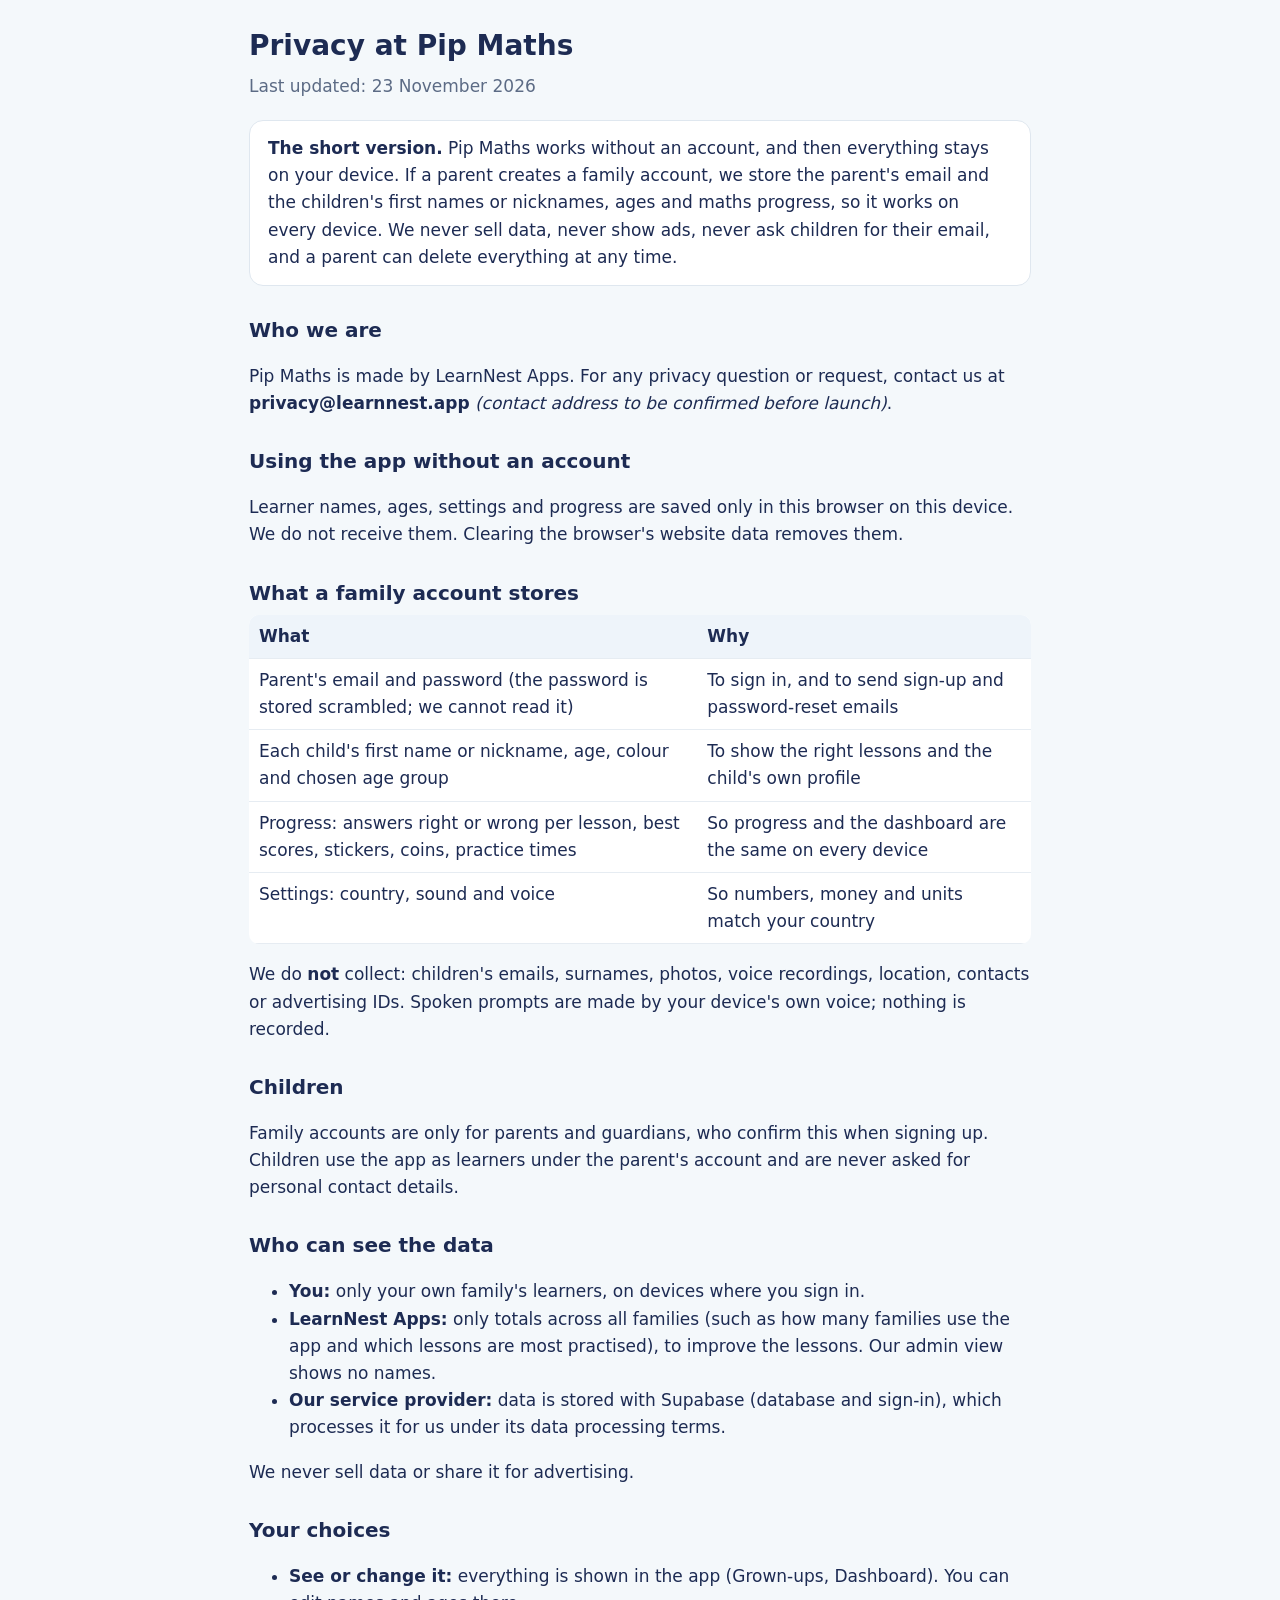
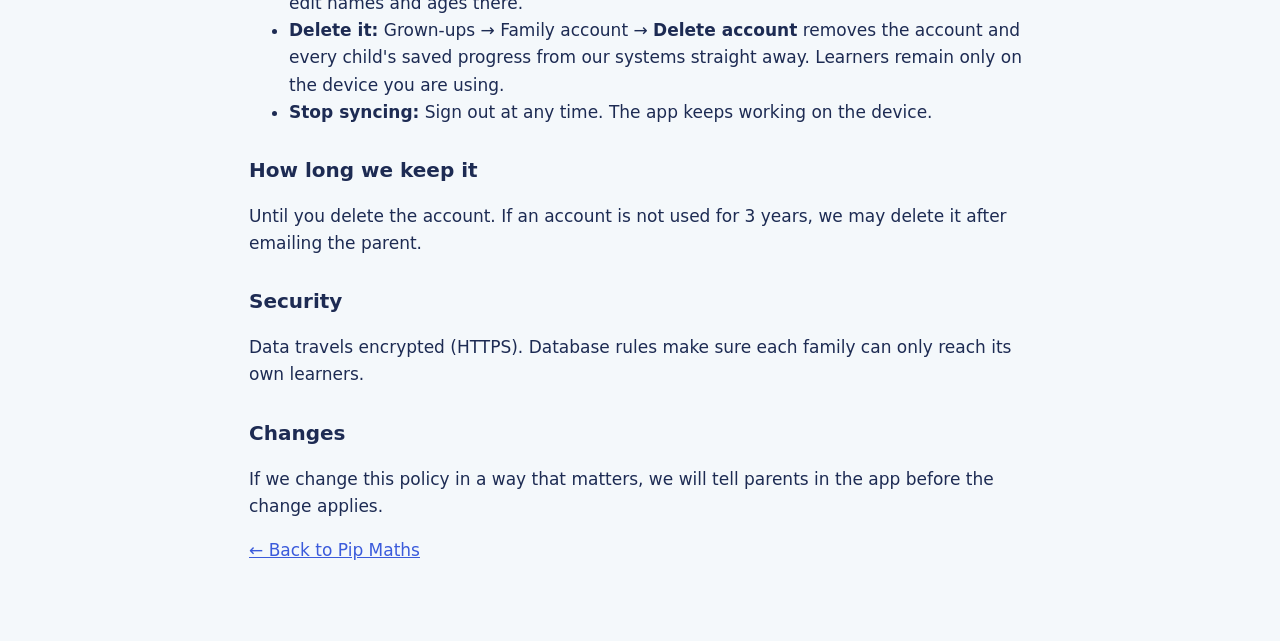
==== privacy.html @ 47b541ab "Family accounts with Supabase; admin only for the owner account - Optional parent accounts: sign up " ====
<!DOCTYPE html>
<html lang="en">
<head>
<meta charset="utf-8">
<meta name="viewport" content="width=device-width,initial-scale=1">
<title>Pip Maths: privacy</title>
<style>
  body { font: 17px/1.6 -apple-system, system-ui, "Segoe UI", sans-serif; margin: 0; background: #f4f8fb; color: #1d2b53; }
  main { max-width: 46em; margin: 0 auto; padding: 24px 20px 60px; }
  h1 { font-size: 28px; margin: 0 0 4px; } h2 { font-size: 20px; margin: 28px 0 6px; }
  .date { color: #5c6b85; margin: 0 0 20px; }
  .box { background: #fff; border-radius: 14px; padding: 14px 18px; border: 1px solid #dfe7ef; }
  table { border-collapse: collapse; width: 100%; background: #fff; border-radius: 10px; overflow: hidden; }
  td, th { text-align: left; padding: 8px 10px; border-bottom: 1px solid #e6ecf2; vertical-align: top; } th { background: #eef4fa; }
  a { color: #3b5bdb; }
</style>
</head>
<body>
<main>
<h1>Privacy at Pip Maths</h1>
<p class="date">Last updated: 23 November 2026</p>

<div class="box"><b>The short version.</b> Pip Maths works without an account, and then everything stays on your device. If a parent creates a family account, we store the parent's email and the children's first names or nicknames, ages and maths progress, so it works on every device. We never sell data, never show ads, never ask children for their email, and a parent can delete everything at any time.</div>

<h2>Who we are</h2>
<p>Pip Maths is made by LearnNest Apps. For any privacy question or request, contact us at <b>privacy@learnnest.app</b> <i>(contact address to be confirmed before launch)</i>.</p>

<h2>Using the app without an account</h2>
<p>Learner names, ages, settings and progress are saved only in this browser on this device. We do not receive them. Clearing the browser's website data removes them.</p>

<h2>What a family account stores</h2>
<table>
  <tr><th>What</th><th>Why</th></tr>
  <tr><td>Parent's email and password (the password is stored scrambled; we cannot read it)</td><td>To sign in, and to send sign-up and password-reset emails</td></tr>
  <tr><td>Each child's first name or nickname, age, colour and chosen age group</td><td>To show the right lessons and the child's own profile</td></tr>
  <tr><td>Progress: answers right or wrong per lesson, best scores, stickers, coins, practice times</td><td>So progress and the dashboard are the same on every device</td></tr>
  <tr><td>Settings: country, sound and voice</td><td>So numbers, money and units match your country</td></tr>
</table>
<p>We do <b>not</b> collect: children's emails, surnames, photos, voice recordings, location, contacts or advertising IDs. Spoken prompts are made by your device's own voice; nothing is recorded.</p>

<h2>Children</h2>
<p>Family accounts are only for parents and guardians, who confirm this when signing up. Children use the app as learners under the parent's account and are never asked for personal contact details.</p>

<h2>Who can see the data</h2>
<ul>
  <li><b>You:</b> only your own family's learners, on devices where you sign in.</li>
  <li><b>LearnNest Apps:</b> only totals across all families (such as how many families use the app and which lessons are most practised), to improve the lessons. Our admin view shows no names.</li>
  <li><b>Our service provider:</b> data is stored with Supabase (database and sign-in), which processes it for us under its data processing terms.</li>
</ul>
<p>We never sell data or share it for advertising.</p>

<h2>Your choices</h2>
<ul>
  <li><b>See or change it:</b> everything is shown in the app (Grown-ups, Dashboard). You can edit names and ages there.</li>
  <li><b>Delete it:</b> Grown-ups → Family account → <b>Delete account</b> removes the account and every child's saved progress from our systems straight away. Learners remain only on the device you are using.</li>
  <li><b>Stop syncing:</b> Sign out at any time. The app keeps working on the device.</li>
</ul>

<h2>How long we keep it</h2>
<p>Until you delete the account. If an account is not used for 3 years, we may delete it after emailing the parent.</p>

<h2>Security</h2>
<p>Data travels encrypted (HTTPS). Database rules make sure each family can only reach its own learners.</p>

<h2>Changes</h2>
<p>If we change this policy in a way that matters, we will tell parents in the app before the change applies.</p>

<p><a href="index.html">← Back to Pip Maths</a></p>
</main>
</body>
</html>
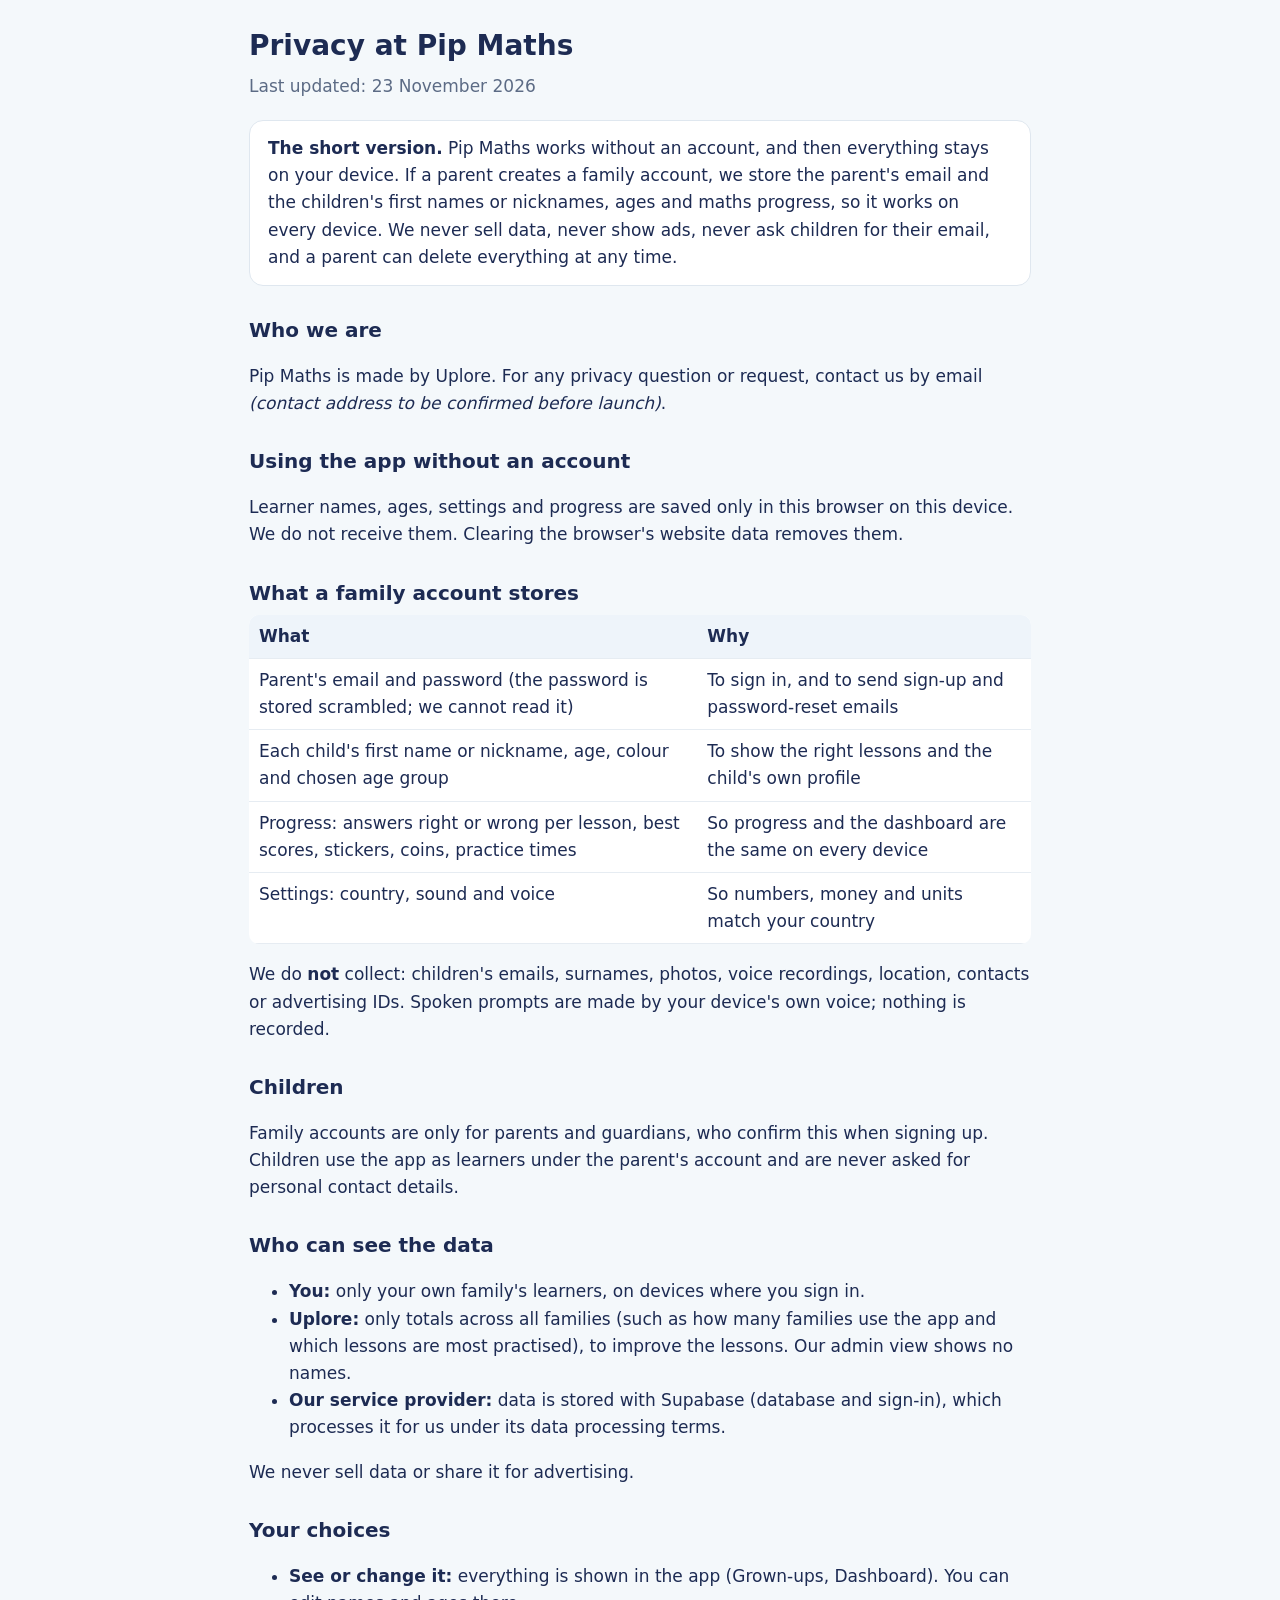
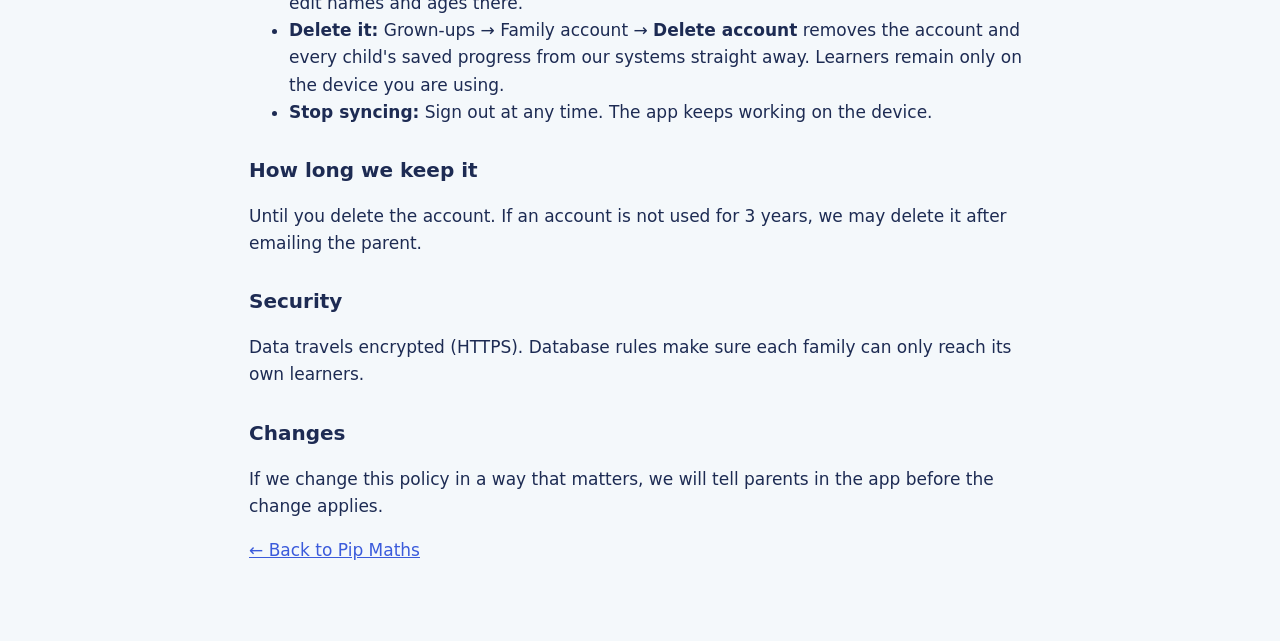
==== commit 5d537b8a: "Rename brand from LearnNest to Uplore in app text Co-Authored-By: Claude Opus 5.5 <noreply@anthropic" ====
--- a/privacy.html
+++ b/privacy.html
@@ -23,7 +23,7 @@
 <div class="box"><b>The short version.</b> Pip Maths works without an account, and then everything stays on your device. If a parent creates a family account, we store the parent's email and the children's first names or nicknames, ages and maths progress, so it works on every device. We never sell data, never show ads, never ask children for their email, and a parent can delete everything at any time.</div>
 
 <h2>Who we are</h2>
-<p>Pip Maths is made by LearnNest Apps. For any privacy question or request, contact us at <b>privacy@learnnest.app</b> <i>(contact address to be confirmed before launch)</i>.</p>
+<p>Pip Maths is made by Uplore. For any privacy question or request, contact us by email <i>(contact address to be confirmed before launch)</i>.</p>
 
 <h2>Using the app without an account</h2>
 <p>Learner names, ages, settings and progress are saved only in this browser on this device. We do not receive them. Clearing the browser's website data removes them.</p>
@@ -44,7 +44,7 @@
 <h2>Who can see the data</h2>
 <ul>
   <li><b>You:</b> only your own family's learners, on devices where you sign in.</li>
-  <li><b>LearnNest Apps:</b> only totals across all families (such as how many families use the app and which lessons are most practised), to improve the lessons. Our admin view shows no names.</li>
+  <li><b>Uplore:</b> only totals across all families (such as how many families use the app and which lessons are most practised), to improve the lessons. Our admin view shows no names.</li>
   <li><b>Our service provider:</b> data is stored with Supabase (database and sign-in), which processes it for us under its data processing terms.</li>
 </ul>
 <p>We never sell data or share it for advertising.</p>
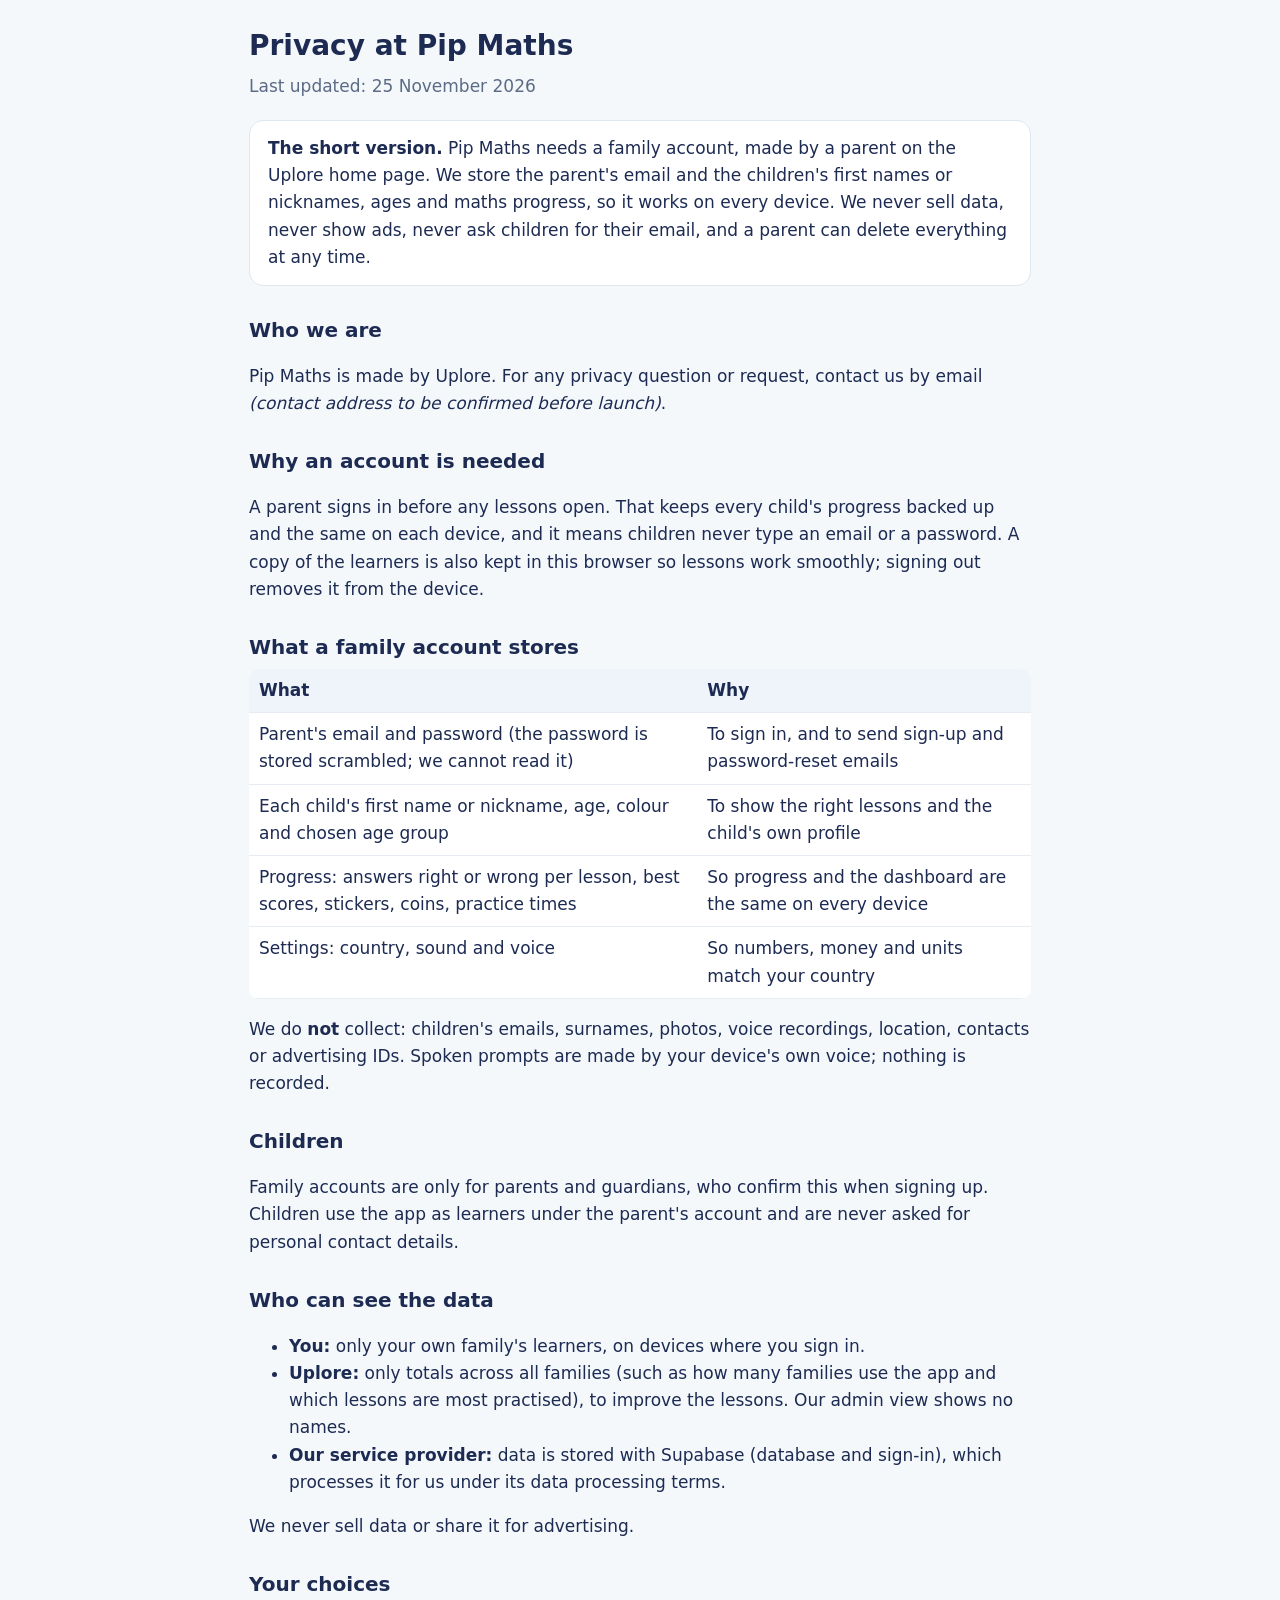
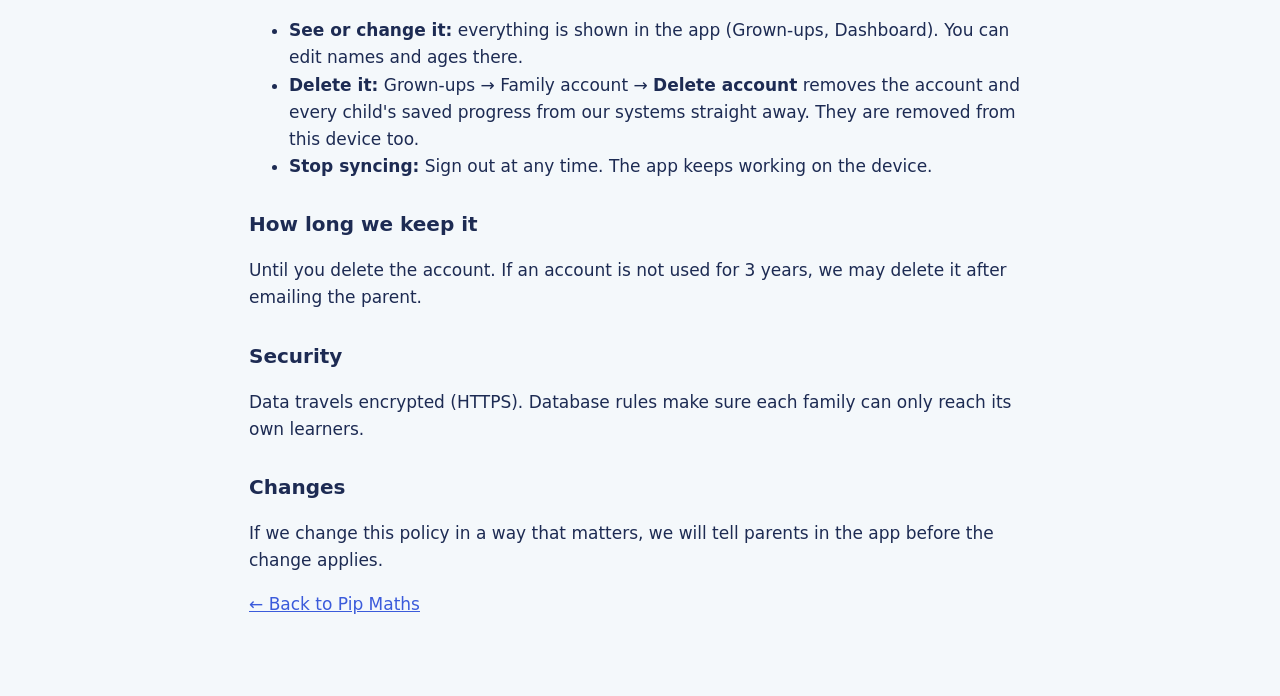
==== commit bb246b40: "Require sign-in: Maths sends signed-out visitors to the Uplore home page - No lessons without a fami" ====
--- a/privacy.html
+++ b/privacy.html
@@ -18,15 +18,15 @@
 <body>
 <main>
 <h1>Privacy at Pip Maths</h1>
-<p class="date">Last updated: 23 November 2026</p>
+<p class="date">Last updated: 25 November 2026</p>
 
-<div class="box"><b>The short version.</b> Pip Maths works without an account, and then everything stays on your device. If a parent creates a family account, we store the parent's email and the children's first names or nicknames, ages and maths progress, so it works on every device. We never sell data, never show ads, never ask children for their email, and a parent can delete everything at any time.</div>
+<div class="box"><b>The short version.</b> Pip Maths needs a family account, made by a parent on the Uplore home page. We store the parent's email and the children's first names or nicknames, ages and maths progress, so it works on every device. We never sell data, never show ads, never ask children for their email, and a parent can delete everything at any time.</div>
 
 <h2>Who we are</h2>
 <p>Pip Maths is made by Uplore. For any privacy question or request, contact us by email <i>(contact address to be confirmed before launch)</i>.</p>
 
-<h2>Using the app without an account</h2>
-<p>Learner names, ages, settings and progress are saved only in this browser on this device. We do not receive them. Clearing the browser's website data removes them.</p>
+<h2>Why an account is needed</h2>
+<p>A parent signs in before any lessons open. That keeps every child's progress backed up and the same on each device, and it means children never type an email or a password. A copy of the learners is also kept in this browser so lessons work smoothly; signing out removes it from the device.</p>
 
 <h2>What a family account stores</h2>
 <table>
@@ -52,7 +52,7 @@
 <h2>Your choices</h2>
 <ul>
   <li><b>See or change it:</b> everything is shown in the app (Grown-ups, Dashboard). You can edit names and ages there.</li>
-  <li><b>Delete it:</b> Grown-ups → Family account → <b>Delete account</b> removes the account and every child's saved progress from our systems straight away. Learners remain only on the device you are using.</li>
+  <li><b>Delete it:</b> Grown-ups → Family account → <b>Delete account</b> removes the account and every child's saved progress from our systems straight away. They are removed from this device too.</li>
   <li><b>Stop syncing:</b> Sign out at any time. The app keeps working on the device.</li>
 </ul>
 
